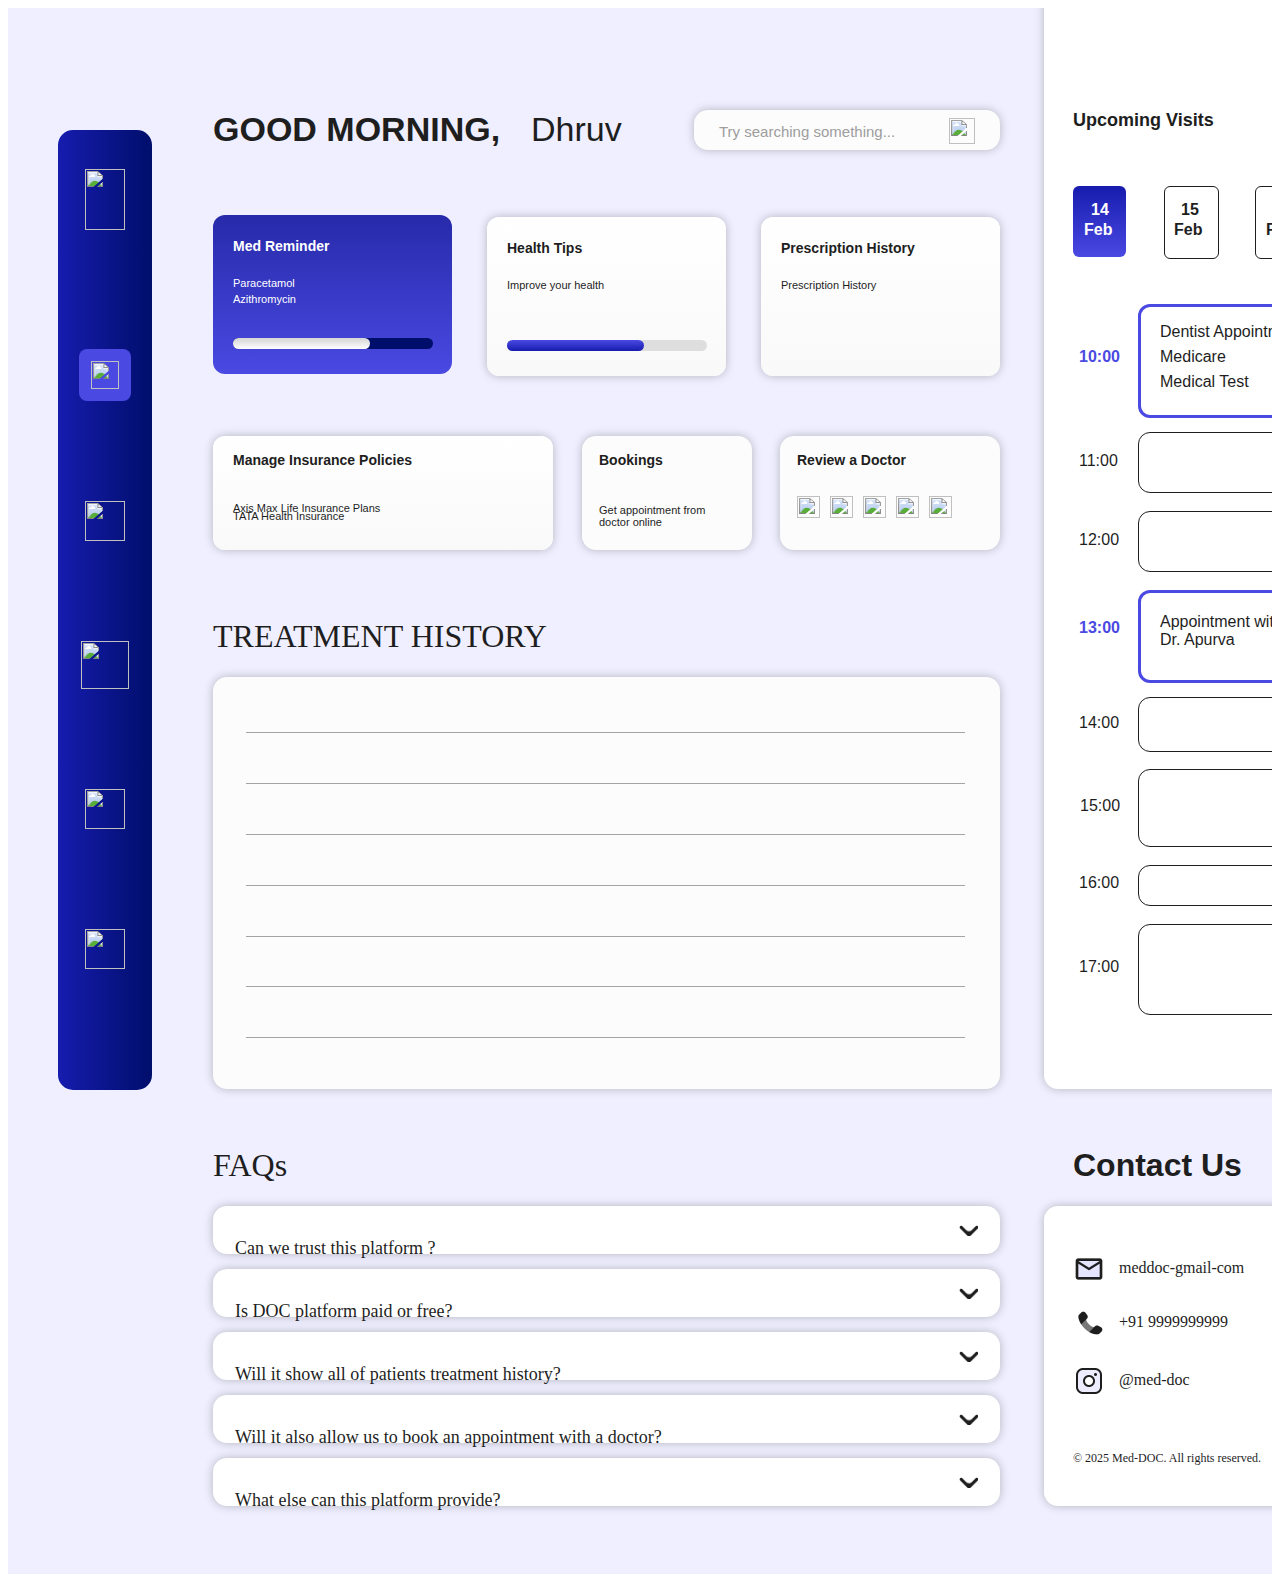
==== index.html @ 07e6cb0f "added contact us and faqs + few apperance changes" ====
<!DOCTYPE html>
<html>
    <head>
        <meta charset="utf-8" />
        <link rel="stylesheet" href="globals.css" />
        <link rel="stylesheet" href="style.css" />
    </head>
    <body>
        <div class="main-desktop-page">
            <div class="group-wrapper">
                <div class="group">
                    <div class="overlap">
                        <div class="rectangle"></div>
                        <div class="bottom-part">
                            <div class="div">
                                <div class="text-wrapper">FAQs</div>
                                <div class="frame-wrapper">
                                    <div class="frame">
                                        <p class="p">Can we trust this platform ?</p>
                                        <img class="arrow-downwards" src="img/arrow-downwards.png" />
                                    </div>
                                </div>
                                <div class="div-wrapper">
                                    <div class="frame">
                                        <p class="p">Is DOC platform paid or free?</p>
                                        <img class="arrow-downwards" src="img/arrow-downwards.png" />
                                    </div>
                                </div>
                                <div class="group-2">
                                    <div class="frame">
                                        <p class="text-wrapper-2">Will it show all of patients treatment history?</p>
                                        <img class="arrow-downwards" src="img/arrow-downwards.png" />
                                    </div>
                                </div>
                                <div class="group-3">
                                    <div class="frame">
                                        <p class="text-wrapper-3">Will it also allow us to book an appointment with a doctor?</p>
                                        <img class="arrow-downwards" src="img/arrow-downwards.png" />
                                    </div>
                                </div>
                                <div class="group-4">
                                    <div class="frame">
                                        <p class="text-wrapper-2">What else can this platform provide?</p>
                                        <img class="arrow-downwards" src="img/arrow-downwards.png" />
                                    </div>
                                </div>
                            </div>
                            <div class="contact-us">
                                <div class="text-wrapper-4">Contact Us</div>
                                <div class="bottom-right-part-wrapper">
                                    <div class="bottom-right-part">
                                        <p class="text-wrapper-5">© 2025 Med-DOC. All rights reserved.</p>
                                        <div class="email">
                                            <div class="meddoc-gmail-com">meddoc-gmail-com</div>
                                            <img class="img" src="img/ic_twotone-email.png" />
                                        </div>
                                        <div class="phone">
                                            <div class="text-wrapper-6">+91 9999999999</div>
                                            <img class="img" src="img/solar_phone-bold-duotone.png" />
                                        </div>
                                        <div class="instagram">
                                            <div class="text-wrapper-7">@med-doc</div>
                                            <img class="img" src="img/ph_instagram-logo-duotone.png" />
                                        </div>
                                    </div>
                                </div>
                            </div>
                        </div>
                        <div class="group-5"></div>
                        <div class="group-6">
                            <div class="group-7">
                                <div class="group-8">
                                    <div class="text-wrapper-8">Upcoming Visits</div>
                                    <div class="text-wrapper-9">+ Create visit</div>
                                </div>
                                <div class="frame-2">
                                    <div class="overlap-group">
                                        <div class="text-wrapper-10">14</div>
                                        <div class="text-wrapper-11">Feb</div>
                                    </div>
                                    <div class="overlap-2">
                                        <div class="text-wrapper-12">15</div>
                                        <div class="text-wrapper-13">Feb</div>
                                    </div>
                                    <div class="overlap-3">
                                        <div class="overlap-4">
                                            <div class="text-wrapper-14">16</div>
                                            <div class="text-wrapper-14">16</div>
                                        </div>
                                        <div class="text-wrapper-15">Feb</div>
                                    </div>
                                    <div class="overlap-group-2">
                                        <div class="text-wrapper-16">17</div>
                                        <div class="text-wrapper-15">Feb</div>
                                    </div>
                                </div>
                            </div>
                            <div class="group-9">
                                <div class="rectangle-2"></div>
                                <div class="text-wrapper-17">11:00</div>
                            </div>
                            <div class="group-10">
                                <div class="rectangle-2"></div>
                                <div class="text-wrapper-18">12:00</div>
                            </div>
                            <div class="group-11">
                                <div class="rectangle-3"></div>
                                <div class="text-wrapper-19">14:00</div>
                            </div>
                            <div class="group-12">
                                <div class="rectangle-4"></div>
                                <div class="text-wrapper-20">15:00</div>
                            </div>
                            <div class="group-13">
                                <div class="rectangle-5"></div>
                                <div class="text-wrapper-21">16:00</div>
                            </div>
                            <div class="group-14">
                                <div class="rectangle-6"></div>
                                <div class="text-wrapper-22">17:00</div>
                            </div>
                            <div class="group-15">
                                <div class="appointment-with-dr-wrapper">
                                    <div class="appointment-with-dr">Appointment with<br />Dr. Apurva</div>
                                </div>
                                <div class="text-wrapper-23">13:00</div>
                            </div>
                            <div class="group-16">
                                <div class="overlap-5">
                                    <div class="text-wrapper-24">Dentist Appointment</div>
                                    <div class="text-wrapper-25">Medical Test</div>
                                    <div class="text-wrapper-26">Medicare</div>
                                </div>
                                <div class="text-wrapper-27">10:00</div>
                            </div>
                        </div>
                        <div class="group-17">
                            <div class="overlap-group-wrapper">
                                <div class="overlap-group-3">
                                    <div class="rectangle-7"></div>
                                    <div class="group-18">
                                        <div class="frame-3">
                                            <div class="rectangle-8"></div>
                                            <img class="img-2" src="img/solar_calendar-bold.png" />
                                            <img class="ic-round-supervisor" src="img/ic_round-supervisor-account.png" />
                                            <img class="img-2" src="img/ri_notification-fill.svg" />
                                            <img class="img-2" src="img/ri_settings-fill.png" />
                                            <img class="home" src="img/home.png" />
                                        </div>
                                        <img class="logo" src="img/logo.png" />
                                    </div>
                                </div>
                            </div>
                            <div class="group-19">
                                <div class="group-20">
                                    <div class="text-wrapper-28">TREATMENT HISTORY</div>
                                    <div class="group-21">
                                        <img class="line" src="img/Line 1.png" />
                                        <img class="line-2" src="img/Line 1.png" />
                                        <img class="line-3" src="img/Line 1.png" />
                                        <img class="line-4" src="img/Line 1.png" />
                                        <img class="line-5" src="img/Line 1.png" />
                                        <img class="line-6" src="img/Line 1.png" />
                                        <img class="line-7" src="img/Line 1.png" />
                                    </div>
                                </div>
                                <div class="group-22">
                                    <div class="group-23">
                                        <div class="group-24">
                                            <div class="text-wrapper-29">GOOD MORNING,</div>
                                            <div class="text-wrapper-30">Dhruv</div>
                                        </div>
                                        <div class="group-25">
                                            <div class="frame-4">
                                                <div class="overlap-group-4">
                                                    <div class="frame-5">
                                                        <div class="text-wrapper-31">Try searching something...</div>
                                                        <img class="iconamoon-search" src="img/iconamoon_search-duotone.png" />
                                                    </div>
                                                </div>
                                            </div>
                                        </div>
                                    </div>
                                    <div class="group-26">
                                        <div class="overlap-wrapper">
                                            <div class="overlap-6">
                                                <div class="group-27">
                                                    <div class="overlap-7">
                                                        <div class="group-27">
                                                            <div class="overlap-group-5">
                                                                <div class="rectangle-wrapper"><div class="rectangle-9"></div></div>
                                                                <div class="rectangle-10"></div>
                                                            </div>
                                                        </div>
                                                        <img class="vector" src="img/vector-8.png" />
                                                    </div>
                                                </div>
                                                <div class="text-wrapper-32">Health Tips</div>
                                                <div class="text-wrapper-33">Improve your health</div>
                                            </div>
                                        </div>
                                        <div class="group-27">
                                            <div class="overlap-8">
                                                <div class="group-28">
                                                    <div class="overlap-group-6">
                                                        <div class="overlap-9"><div class="rectangle-11"></div></div>
                                                        <div class="text-wrapper-34">Med Reminder</div>
                                                        <div class="text-wrapper-35">Paracetamol</div>
                                                        <div class="text-wrapper-36">Azithromycin</div>
                                                    </div>
                                                </div>
                                                <img class="vector" src="img/vector.png" />
                                            </div>
                                        </div>
                                        <div class="group-29">
                                            <div class="overlap-10">
                                                <div class="group-30">
                                                    <div class="overlap-group-7">
                                                        <div class="text-wrapper-37">Prescription History</div>
                                                        <div class="text-wrapper-38">Prescription History</div>
                                                    </div>
                                                </div>
                                                <img class="vector-2" src="img/vector-8.png" />
                                            </div>
                                        </div>
                                        <div class="group-31">
                                            <div class="overlap-11">
                                                <div class="group-32">
                                                    <div class="overlap-group-8">
                                                        <div class="text-wrapper-39">Review a Doctor</div>
                                                        <img class="vector-3" src="img/vector-9.png" />
                                                    </div>
                                                </div>
                                                <img class="vector-4" src="img/vector-star.png" />
                                                <img class="vector-5" src="img/vector-star.png" />
                                                <img class="vector-6" src="img/vector-star.png" />
                                                <img class="vector-7" src="img/vector-star.png" />
                                                <img class="vector-8" src="img/vector-star.png" />
                                            </div>
                                        </div>
                                        <div class="group-33">
                                            <div class="overlap-12">
                                                <img class="vector-9" src="img/vector-9.png" />
                                                <div class="text-wrapper-40">Bookings</div>
                                                <p class="text-wrapper-41">Get appointment from doctor online</p>
                                            </div>
                                        </div>
                                        <div class="group-34">
                                            <div class="overlap-13">
                                                <div class="text-wrapper-42">Manage Insurance Policies</div>
                                                <div class="group-35">
                                                    <p class="text-wrapper-43">Axis Max Life Insurance Plans</p>
                                                    <div class="text-wrapper-44">TATA Health Insurance</div>
                                                </div>
                                                <img class="vector-10" src="img/vector-9.png" />
                                            </div>
                                        </div>
                                    </div>
                                </div>
                            </div>
                        </div>
                    </div>
                </div>
            </div>
        </div>
    </body>
</html>
---- style.css ----
.main-desktop-page {
    background-color: #ffffff;
    display: flex;
    flex-direction: row;
    justify-content: center;
    width: 100%;
}

.main-desktop-page .group-wrapper {
    background-color: #ffffff;
    overflow: hidden;
    width: 1440px;
    height: 1566px;
}

.main-desktop-page .group {
    position: relative;
    width: 1467px;
    height: 1623px;
    top: -36px;
}

.main-desktop-page .overlap {
    position: relative;
    height: 1623px;
}

.main-desktop-page .rectangle {
    position: absolute;
    width: 1440px;
    height: 1601px;
    top: 22px;
    left: 0;
    background-color: #efefff;
}

.main-desktop-page .bottom-part {
    position: absolute;
    width: 1251px;
    height: 359px;
    top: 1175px;
    left: 205px;
}

.main-desktop-page .div {
    position: absolute;
    width: 789px;
    height: 359px;
    top: 0;
    left: 0;
}

.main-desktop-page .text-wrapper {
    position: absolute;
    top: 0;
    left: 0;
    /* font-family: Montserrat-Medium; */
    font-family: Montserrat-Medium;
    font-weight: 500;
    color: #1e1e1e;
    font-size: 32px;
    letter-spacing: 0;
    line-height: normal;
}

.main-desktop-page .frame-wrapper {
    position: absolute;
    width: 787px;
    height: 48px;
    top: 59px;
    left: 0;
}

.main-desktop-page .frame {
    position: relative;
    height: 48px;
    background-color: #ffffff;
    border-radius: 14px;
    box-shadow: 0px 0px 10px #00000040;
}

.main-desktop-page .p {
    position: absolute;
    width: 268px;
    top: 14px;
    left: 22px;
    font-family: Montserrat-Medium;
    font-weight: 500;
    /* color: #1e1e1e; */
    color: #1e1e1e;
    font-size: 18px;
    letter-spacing: 0;
    line-height: normal;
    white-space: nowrap;
}

.main-desktop-page .arrow-downwards {
    position: absolute;
    width: 19px;
    height: 11px;
    top: 19px;
    left: 746px;
}

.main-desktop-page .div-wrapper {
    position: absolute;
    width: 787px;
    height: 48px;
    top: 122px;
    left: 0;
}

.main-desktop-page .group-2 {
    position: absolute;
    width: 787px;
    height: 48px;
    top: 185px;
    left: 0;
}

.main-desktop-page .text-wrapper-2 {
    position: absolute;
    width: 436px;
    top: 14px;
    left: 22px;
    font-family: Montserrat-Medium;
    font-weight: 500;
    color: #1e1e1e;
    font-size: 18px;
    letter-spacing: 0;
    line-height: normal;
    white-space: nowrap;
}

.main-desktop-page .group-3 {
    position: absolute;
    width: 787px;
    height: 48px;
    top: 248px;
    left: 0;
}

.main-desktop-page .text-wrapper-3 {
    position: absolute;
    width: 552px;
    top: 14px;
    left: 22px;
    font-family: Montserrat-Medium;
    font-weight: 500;
    color: #1e1e1e;
    font-size: 18px;
    letter-spacing: 0;
    line-height: normal;
    white-space: nowrap;
}

.main-desktop-page .group-4 {
    position: absolute;
    width: 787px;
    height: 48px;
    top: 311px;
    left: 0;
}

.main-desktop-page .contact-us {
    position: absolute;
    width: 422px;
    height: 359px;
    top: 0;
    left: 831px;
}

.main-desktop-page .text-wrapper-4 {
    position: absolute;
    top: 0;
    left: 29px;
    font-family: "Montserrat-SemiBold", Helvetica;
    font-weight: 600;
    color: #1e1e1e;
    font-size: 32px;
    letter-spacing: 0;
    line-height: normal;
}

.main-desktop-page .bottom-right-part-wrapper {
    position: absolute;
    width: 420px;
    height: 300px;
    top: 59px;
    left: 0;
    background-color: #ffffff;
    border-radius: 14px;
    box-shadow: 0px 0px 10px #00000040;
}

.main-desktop-page .bottom-right-part {
    position: relative;
    width: 316px;
    height: 205px;
    top: 47px;
    left: 29px;
}

.main-desktop-page .text-wrapper-5 {
    position: absolute;
    width: 296px;
    top: 186px;
    left: 0;
    font-family: Montserrat-Medium;
    font-weight: 500;
    color: #1e1e1e;
    font-size: 12px;
    letter-spacing: 0;
    line-height: normal;
}

.main-desktop-page .email {
    position: absolute;
    width: 316px;
    height: 32px;
    top: 0;
    left: 0;
}

.main-desktop-page .meddoc-gmail-com {
    position: absolute;
    width: 268px;
    top: 6px;
    left: 46px;
    font-family: Montserrat-Medium;
    font-weight: 500;
    color: #1e1e1e;
    font-size: 16px;
    letter-spacing: 0;
    line-height: normal;
    white-space: nowrap;
    background: transparent;
    border: none;
    padding: 0;
}

.main-desktop-page .img {
    position: absolute;
    width: 32px;
    height: 32px;
    top: 0;
    left: 0;
}

.main-desktop-page .phone {
    position: absolute;
    width: 316px;
    height: 32px;
    top: 56px;
    left: 0;
}

.main-desktop-page .text-wrapper-6 {
    position: absolute;
    width: 268px;
    top: 4px;
    left: 46px;
    font-family: Montserrat-Medium;
    font-weight: 500;
    color: #1e1e1e;
    font-size: 16px;
    letter-spacing: 0;
    line-height: normal;
    white-space: nowrap;
}

.main-desktop-page .instagram {
    position: absolute;
    width: 316px;
    height: 32px;
    top: 112px;
    left: 0;
}

.main-desktop-page .text-wrapper-7 {
    width: 268px;
    top: 6px;
    left: 46px;
    font-family: Montserrat-Medium;
    font-weight: 500;
    color: #1e1e1e;
    font-size: 16px;
    white-space: nowrap;
    position: absolute;
    letter-spacing: 0;
    line-height: normal;
}

.main-desktop-page .group-5 {
    position: absolute;
    width: 431px;
    height: 1117px;
    top: 0;
    left: 1036px;
    background-color: #ffffff;
    border-radius: 14px;
    box-shadow: 0px 0px 10px #00000040;
}

.main-desktop-page .group-6 {
    position: absolute;
    width: 325px;
    height: 903px;
    top: 138px;
    left: 1065px;
}

.main-desktop-page .group-7 {
    position: absolute;
    width: 325px;
    height: 150px;
    top: 0;
    left: 0;
}

.main-desktop-page .group-8 {
    position: absolute;
    width: 329px;
    height: 23px;
    top: 0;
    left: 0;
}

.main-desktop-page .text-wrapper-8 {
    position: absolute;
    width: 158px;
    top: 0;
    left: 0;
    font-family: "Montserrat-ExtraBold", Helvetica;
    font-weight: 800;
    color: #1e1e1e;
    font-size: 18px;
    letter-spacing: 0;
    line-height: normal;
}

.main-desktop-page .text-wrapper-9 {
    position: absolute;
    width: 120px;
    top: 0;
    left: 205px;
    background: linear-gradient(
        180deg,
        rgb(39, 42, 170) 0%,
        rgb(74, 73, 226) 100%
    );
    -webkit-background-clip: text !important;
    background-clip: text;
    -webkit-text-fill-color: transparent;
    /* text-fill-color: transparent; */
    font-family: "Montserrat-SemiBold", Helvetica;
    font-weight: 600;
    color: transparent;
    font-size: 18px;
    letter-spacing: 0;
    line-height: normal;
}

.main-desktop-page .frame-2 {
    position: absolute;
    width: 325px;
    height: 74px;
    top: 76px;
    left: 0;
}

.main-desktop-page .overlap-group {
    position: absolute;
    width: 53px;
    height: 71px;
    top: 0;
    left: 0;
    border-radius: 6px;
    background: linear-gradient(
        180deg,
        rgb(22.24, 27.8, 174.21) 0%,
        rgb(74, 73, 226) 100%
    );
}

.main-desktop-page .text-wrapper-10 {
    top: 15px;
    left: 18px;
    color: #ffffff;
    position: absolute;
    font-family: "Montserrat-Bold", Helvetica;
    font-weight: 700;
    font-size: 16px;
    letter-spacing: 0;
    line-height: normal;
}

.main-desktop-page .text-wrapper-11 {
    position: absolute;
    top: 35px;
    left: 11px;
    font-family: "Montserrat-Bold", Helvetica;
    font-weight: 700;
    color: #ffffff;
    font-size: 16px;
    letter-spacing: 0;
    line-height: normal;
}

.main-desktop-page .overlap-2 {
    position: absolute;
    width: 53px;
    height: 71px;
    top: 0;
    left: 91px;
    background-color: #ffffff;
    border-radius: 6px;
    border: 1px solid;
    border-color: #1e1e1e;
}

.main-desktop-page .text-wrapper-12 {
    top: 14px;
    left: 16px;
    color: #1e1e1e;
    position: absolute;
    font-family: "Montserrat-Bold", Helvetica;
    font-weight: 700;
    font-size: 16px;
    letter-spacing: 0;
    line-height: normal;
}

.main-desktop-page .text-wrapper-13 {
    left: 9px;
    position: absolute;
    top: 34px;
    font-family: "Montserrat-Bold", Helvetica;
    font-weight: 700;
    color: #1e1e1e;
    font-size: 16px;
    letter-spacing: 0;
    line-height: normal;
}

.main-desktop-page .overlap-3 {
    position: absolute;
    width: 53px;
    height: 71px;
    top: 0;
    left: 182px;
    background-color: #ffffff;
    border-radius: 6px;
    border: 1px solid;
    border-color: #1e1e1e;
}

.main-desktop-page .overlap-4 {
    position: absolute;
    width: 17px;
    height: 20px;
    top: 15px;
    left: 18px;
}

.main-desktop-page .text-wrapper-14 {
    position: absolute;
    top: 0;
    left: 0;
    font-family: "Montserrat-Bold", Helvetica;
    font-weight: 700;
    color: #1e1e1e;
    font-size: 16px;
    letter-spacing: 0;
    line-height: normal;
}

.main-desktop-page .text-wrapper-15 {
    left: 10px;
    position: absolute;
    top: 34px;
    font-family: "Montserrat-Bold", Helvetica;
    font-weight: 700;
    color: #1e1e1e;
    font-size: 16px;
    letter-spacing: 0;
    line-height: normal;
}

.main-desktop-page .overlap-group-2 {
    position: absolute;
    width: 53px;
    height: 71px;
    top: 0;
    left: 272px;
    background-color: #ffffff;
    border-radius: 6px;
    border: 1px solid;
    border-color: #1e1e1e;
}

.main-desktop-page .text-wrapper-16 {
    top: 14px;
    left: 17px;
    color: #1e1e1e;
    position: absolute;
    font-family: "Montserrat-Bold", Helvetica;
    font-weight: 700;
    font-size: 16px;
    letter-spacing: 0;
    line-height: normal;
}

.main-desktop-page .group-9 {
    position: absolute;
    width: 321px;
    height: 59px;
    top: 322px;
    left: 6px;
}

.main-desktop-page .rectangle-2 {
    position: absolute;
    width: 260px;
    height: 59px;
    top: 0;
    left: 59px;
    border-radius: 12px;
    border: 1px solid;
    border-color: #1e1e1e;
}

.main-desktop-page .text-wrapper-17 {
    width: 37px;
    top: 20px;
    font-family: "Montserrat-Regular", Helvetica;
    font-weight: 400;
    color: #1e1e1e;
    position: absolute;
    left: 0;
    font-size: 16px;
    letter-spacing: 0;
    line-height: normal;
}

.main-desktop-page .group-10 {
    position: absolute;
    width: 321px;
    height: 59px;
    top: 401px;
    left: 6px;
}

.main-desktop-page .text-wrapper-18 {
    width: 40px;
    top: 20px;
    font-family: "Montserrat-Regular", Helvetica;
    font-weight: 400;
    color: #1e1e1e;
    position: absolute;
    left: 0;
    font-size: 16px;
    letter-spacing: 0;
    line-height: normal;
}

.main-desktop-page .group-11 {
    position: absolute;
    width: 321px;
    height: 53px;
    top: 587px;
    left: 6px;
}

.main-desktop-page .rectangle-3 {
    position: absolute;
    width: 260px;
    height: 53px;
    top: 0;
    left: 59px;
    border-radius: 12px;
    border: 1px solid;
    border-color: #1e1e1e;
}

.main-desktop-page .text-wrapper-19 {
    width: 42px;
    top: 17px;
    font-family: "Montserrat-Regular", Helvetica;
    font-weight: 400;
    color: #1e1e1e;
    position: absolute;
    left: 0;
    font-size: 16px;
    letter-spacing: 0;
    line-height: normal;
}

.main-desktop-page .group-12 {
    position: absolute;
    width: 320px;
    height: 76px;
    top: 659px;
    left: 7px;
}

.main-desktop-page .rectangle-4 {
    position: absolute;
    width: 260px;
    height: 76px;
    top: 0;
    left: 58px;
    border-radius: 12px;
    border: 1px solid;
    border-color: #1e1e1e;
}

.main-desktop-page .text-wrapper-20 {
    width: 40px;
    top: 28px;
    font-family: "Montserrat-Regular", Helvetica;
    font-weight: 400;
    color: #1e1e1e;
    position: absolute;
    left: 0;
    font-size: 16px;
    letter-spacing: 0;
    line-height: normal;
}

.main-desktop-page .group-13 {
    position: absolute;
    width: 321px;
    height: 39px;
    top: 755px;
    left: 6px;
}

.main-desktop-page .rectangle-5 {
    position: absolute;
    width: 260px;
    height: 39px;
    top: 0;
    left: 59px;
    border-radius: 12px;
    border: 1px solid;
    border-color: #1e1e1e;
}

.main-desktop-page .text-wrapper-21 {
    width: 41px;
    top: 9px;
    font-family: "Montserrat-Regular", Helvetica;
    font-weight: 400;
    color: #1e1e1e;
    position: absolute;
    left: 0;
    font-size: 16px;
    letter-spacing: 0;
    line-height: normal;
}

.main-desktop-page .group-14 {
    position: absolute;
    width: 321px;
    height: 89px;
    top: 814px;
    left: 6px;
}

.main-desktop-page .rectangle-6 {
    position: absolute;
    width: 260px;
    height: 89px;
    top: 0;
    left: 59px;
    border-radius: 12px;
    border: 1px solid;
    border-color: #1e1e1e;
}

.main-desktop-page .text-wrapper-22 {
    width: 40px;
    top: 34px;
    font-family: "Montserrat-Regular", Helvetica;
    font-weight: 400;
    color: #1e1e1e;
    position: absolute;
    left: 0;
    font-size: 16px;
    letter-spacing: 0;
    line-height: normal;
}

.main-desktop-page .group-15 {
    position: absolute;
    width: 323px;
    height: 87px;
    top: 480px;
    left: 6px;
}

.main-desktop-page .appointment-with-dr-wrapper {
    position: absolute;
    width: 260px;
    height: 87px;
    top: 0;
    left: 59px;
    border-radius: 12px;
    border: 3px solid;
    border-color: #4a49e2;
}

.main-desktop-page .appointment-with-dr {
    position: absolute;
    width: 149px;
    top: 20px;
    left: 19px;
    font-family: "Montserrat-Regular", Helvetica;
    font-weight: 400;
    color: #1e1e1e;
    font-size: 16px;
    letter-spacing: 0;
    line-height: normal;
}

.main-desktop-page .text-wrapper-23 {
    width: 42px;
    top: 29px;
    font-family: "Montserrat-Bold", Helvetica;
    font-weight: 700;
    color: #4a49e2;
    position: absolute;
    left: 0;
    font-size: 16px;
    letter-spacing: 0;
    line-height: normal;
}

.main-desktop-page .group-16 {
    position: absolute;
    width: 327px;
    height: 108px;
    top: 194px;
    left: 6px;
}

.main-desktop-page .overlap-5 {
    position: absolute;
    width: 260px;
    height: 108px;
    top: 0;
    left: 59px;
    border-radius: 12px;
    border: 3px solid;
    border-color: #4a49e2;
}

.main-desktop-page .text-wrapper-24 {
    position: absolute;
    width: 172px;
    top: 16px;
    left: 19px;
    font-family: "Montserrat-Regular", Helvetica;
    font-weight: 400;
    color: #1e1e1e;
    font-size: 16px;
    letter-spacing: 0;
    line-height: normal;
}

.main-desktop-page .text-wrapper-25 {
    position: absolute;
    width: 100px;
    top: 66px;
    left: 19px;
    font-family: "Montserrat-Regular", Helvetica;
    font-weight: 400;
    color: #1e1e1e;
    font-size: 16px;
    letter-spacing: 0;
    line-height: normal;
}

.main-desktop-page .text-wrapper-26 {
    position: absolute;
    width: 75px;
    top: 41px;
    left: 19px;
    font-family: "Montserrat-Regular", Helvetica;
    font-weight: 400;
    color: #1e1e1e;
    font-size: 16px;
    letter-spacing: 0;
    line-height: normal;
}

.main-desktop-page .text-wrapper-27 {
    width: 44px;
    top: 44px;
    font-family: "Montserrat-Bold", Helvetica;
    font-weight: 700;
    color: #4a49e2;
    position: absolute;
    left: 0;
    font-size: 16px;
    letter-spacing: 0;
    line-height: normal;
}

.main-desktop-page .group-17 {
    position: absolute;
    width: 942px;
    height: 979px;
    top: 138px;
    left: 50px;
}

.main-desktop-page .overlap-group-wrapper {
    position: absolute;
    width: 94px;
    height: 960px;
    top: 20px;
    left: 0;
}

.main-desktop-page .overlap-group-3 {
    position: relative;
    height: 960px;
}

.main-desktop-page .rectangle-7 {
    position: absolute;
    width: 960px;
    height: 94px;
    top: 433px;
    left: -433px;
    border-radius: 15px;
    transform: rotate(90deg);
    background: linear-gradient(
        180deg,
        rgb(0, 14.15, 107.15) 0%,
        rgb(22.24, 27.8, 174.21) 100%
    );
}

.main-desktop-page .group-18 {
    position: absolute;
    width: 52px;
    height: 800px;
    top: 39px;
    left: 21px;
}

.main-desktop-page .frame-3 {
    display: flex;
    flex-direction: column;
    width: 52px;
    align-items: center;
    gap: 100px;
    position: absolute;
    top: 180px;
    left: 0;
}

.main-desktop-page .rectangle-8 {
    position: relative;
    align-self: stretch;
    width: 100%;
    height: 52px;
    background-color: #4a49e2;
    border-radius: 8px;
}

.main-desktop-page .img-2 {
    position: relative;
    width: 40px;
    height: 40px;
}

.main-desktop-page .ic-round-supervisor {
    position: relative;
    width: 48px;
    height: 48px;
}

.main-desktop-page .home {
    position: absolute;
    width: 28px;
    height: 28px;
    top: 12px;
    left: 12px;
}

.main-desktop-page .logo {
    position: absolute;
    width: 40px;
    height: 61px;
    top: 0;
    left: 6px;
}

.main-desktop-page .group-19 {
    position: absolute;
    width: 787px;
    height: 979px;
    top: 0;
    left: 155px;
}

.main-desktop-page .group-20 {
    position: absolute;
    width: 789px;
    height: 471px;
    top: 508px;
    left: 0;
}

.main-desktop-page .text-wrapper-28 {
    position: absolute;
    width: 355px;
    top: 0;
    left: 0;
    font-family: Montserrat-Medium;
    font-weight: 500;
    color: #1e1e1e;
    font-size: 32px;
    letter-spacing: 0;
    line-height: normal;
}

.main-desktop-page .group-21 {
    position: absolute;
    width: 787px;
    height: 412px;
    top: 59px;
    left: 0;
    background-color: #fcfcfc;
    border-radius: 14px;
    box-shadow: 0px 0px 10px #00000040;
}

.main-desktop-page .line {
    top: 55px;
    position: absolute;
    width: 719px;
    height: 1px;
    left: 33px;
    object-fit: cover;
}

.main-desktop-page .line-2 {
    top: 106px;
    position: absolute;
    width: 719px;
    height: 1px;
    left: 33px;
    object-fit: cover;
}

.main-desktop-page .line-3 {
    top: 157px;
    position: absolute;
    width: 719px;
    height: 1px;
    left: 33px;
    object-fit: cover;
}

.main-desktop-page .line-4 {
    top: 208px;
    position: absolute;
    width: 719px;
    height: 1px;
    left: 33px;
    object-fit: cover;
}

.main-desktop-page .line-5 {
    top: 259px;
    position: absolute;
    width: 719px;
    height: 1px;
    left: 33px;
    object-fit: cover;
}

.main-desktop-page .line-6 {
    top: 309px;
    position: absolute;
    width: 719px;
    height: 1px;
    left: 33px;
    object-fit: cover;
}

.main-desktop-page .line-7 {
    top: 360px;
    position: absolute;
    width: 719px;
    height: 1px;
    left: 33px;
    object-fit: cover;
}

.main-desktop-page .group-22 {
    position: absolute;
    width: 787px;
    height: 440px;
    top: 0;
    left: 0;
}

.main-desktop-page .group-23 {
    position: absolute;
    width: 787px;
    height: 43px;
    top: 0;
    left: 0;
}

.main-desktop-page .group-24 {
    position: absolute;
    width: 428px;
    height: 43px;
    top: 0;
    left: 0;
}

.main-desktop-page .text-wrapper-29 {
    position: absolute;
    width: 308px;
    top: 0;
    left: 0;
    font-family: "Montserrat-SemiBold", Helvetica;
    font-weight: 600;
    color: #1e1e1e;
    font-size: 34px;
    letter-spacing: 0;
    line-height: normal;
}

.main-desktop-page .text-wrapper-30 {
    position: absolute;
    width: 106px;
    top: 0;
    left: 318px;
    font-family: "Montserrat-Regular", Helvetica;
    font-weight: 400;
    color: #1e1e1e;
    font-size: 34px;
    letter-spacing: 0;
    line-height: normal;
}

.main-desktop-page .group-25 {
    position: absolute;
    width: 306px;
    height: 42px;
    top: 0;
    left: 481px;
}

.main-desktop-page .frame-4 {
    height: 42px;
}

.main-desktop-page .overlap-group-4 {
    width: 306px;
    height: 40px;
    background-color: #fcfcfc;
    border-radius: 14px;
    box-shadow: 0px 0px 10px #00000040;
}

.main-desktop-page .frame-5 {
    position: relative;
    width: 256px;
    height: 26px;
    top: 8px;
    left: 25px;
}

.main-desktop-page .text-wrapper-31 {
    position: absolute;
    width: 197px;
    top: 5px;
    left: 0;
    font-family: "Montserrat-Regular", Helvetica;
    font-weight: 400;
    color: #9d9d9d;
    font-size: 15px;
    letter-spacing: 0;
    line-height: normal;
    white-space: nowrap;
}

.main-desktop-page .iconamoon-search {
    position: absolute;
    width: 26px;
    height: 26px;
    top: 0;
    left: 230px;
}

.main-desktop-page .group-26 {
    position: absolute;
    width: 787px;
    height: 335px;
    top: 105px;
    left: 0;
}

.main-desktop-page .overlap-wrapper {
    position: absolute;
    width: 243px;
    height: 159px;
    top: 2px;
    left: 274px;
}

.main-desktop-page .overlap-6 {
    position: relative;
    width: 239px;
    height: 159px;
}

.main-desktop-page .group-27 {
    position: absolute;
    width: 239px;
    height: 159px;
    top: 0;
    left: 0;
}

.main-desktop-page .overlap-7 {
    position: relative;
    height: 159px;
}

.main-desktop-page .overlap-group-5 {
    position: relative;
    height: 159px;
    border-radius: 12px;
}

.main-desktop-page .rectangle-wrapper {
    position: absolute;
    width: 239px;
    height: 159px;
    top: 0;
    left: 0;
    border-radius: 12px;
    box-shadow: 0px 0px 10px #00000040;
    background: linear-gradient(
        180deg,
        rgb(255, 255, 255) 0%,
        rgb(249.1, 249.1, 249.1) 100%
    );
}

.main-desktop-page .rectangle-9 {
    position: relative;
    width: 200px;
    height: 11px;
    top: 123px;
    left: 20px;
    background-color: #dedede;
    border-radius: 16px;
}

.main-desktop-page .rectangle-10 {
    position: absolute;
    width: 137px;
    height: 11px;
    top: 123px;
    left: 20px;
    border-radius: 16px;
    background: linear-gradient(
        180deg,
        rgb(74, 73, 226) 0%,
        rgb(22.24, 27.8, 174.21) 100%
    );
}

.main-desktop-page .vector {
    position: absolute;
    width: 8px;
    height: 13px;
    top: 27px;
    left: 212px;
}

.main-desktop-page .text-wrapper-32 {
    position: absolute;
    width: 84px;
    top: 23px;
    left: 20px;
    font-family: "Montserrat-SemiBold", Helvetica;
    font-weight: 600;
    color: #1e1e1e;
    font-size: 14px;
    letter-spacing: 0;
    line-height: normal;
}

.main-desktop-page .text-wrapper-33 {
    position: absolute;
    width: 114px;
    top: 62px;
    left: 20px;
    font-family: "Montserrat-Regular", Helvetica;
    font-weight: 400;
    color: #1e1e1e;
    font-size: 11px;
    letter-spacing: 0;
    line-height: normal;
}

.main-desktop-page .overlap-8 {
    position: relative;
    width: 245px;
    height: 159px;
}

.main-desktop-page .group-28 {
    position: absolute;
    width: 245px;
    height: 159px;
    top: 0;
    left: 0;
}

.main-desktop-page .overlap-group-6 {
    position: relative;
    width: 239px;
    height: 159px;
    border-radius: 12px;
    background: linear-gradient(
        180deg,
        rgb(39, 42, 170) 0%,
        rgb(74, 73, 226) 100%
    );
}

.main-desktop-page .overlap-9 {
    position: absolute;
    width: 200px;
    height: 11px;
    top: 123px;
    left: 20px;
    background-color: #000e6b;
    border-radius: 16px;
}

.main-desktop-page .rectangle-11 {
    width: 137px;
    height: 11px;
    border-radius: 16px;
    background: linear-gradient(
        180deg,
        rgb(213.4, 212.41, 212.41) 0%,
        rgb(255, 255, 255) 100%
    );
}

.main-desktop-page .text-wrapper-34 {
    width: 110px;
    top: 23px;
    left: 20px;
    font-family: "Montserrat-SemiBold", Helvetica;
    font-weight: 600;
    color: #ffffff;
    font-size: 14px;
    position: absolute;
    letter-spacing: 0;
    line-height: normal;
}

.main-desktop-page .text-wrapper-35 {
    position: absolute;
    width: 71px;
    top: 62px;
    left: 20px;
    font-family: "Montserrat-Regular", Helvetica;
    font-weight: 400;
    color: #ffffff;
    font-size: 11px;
    letter-spacing: 0;
    line-height: normal;
}

.main-desktop-page .text-wrapper-36 {
    position: absolute;
    width: 75px;
    top: 78px;
    left: 20px;
    font-family: "Montserrat-Regular", Helvetica;
    font-weight: 400;
    color: #ffffff;
    font-size: 11px;
    letter-spacing: 0;
    line-height: normal;
}

.main-desktop-page .group-29 {
    position: absolute;
    width: 239px;
    height: 159px;
    top: 2px;
    left: 548px;
}

.main-desktop-page .overlap-10 {
    position: relative;
    width: 243px;
    height: 159px;
}

.main-desktop-page .group-30 {
    position: absolute;
    width: 243px;
    height: 159px;
    top: 0;
    left: 0;
}

.main-desktop-page .overlap-group-7 {
    position: relative;
    width: 239px;
    height: 159px;
    border-radius: 12px;
    box-shadow: 0px 0px 10px #00000040;
    background: linear-gradient(
        180deg,
        rgb(255, 255, 255) 0%,
        rgb(249.1, 249.1, 249.1) 100%
    );
}

.main-desktop-page .text-wrapper-37 {
    position: absolute;
    width: 147px;
    top: 23px;
    left: 20px;
    font-family: "Montserrat-SemiBold", Helvetica;
    font-weight: 600;
    color: #1e1e1e;
    font-size: 14px;
    letter-spacing: 0;
    line-height: normal;
}

.main-desktop-page .text-wrapper-38 {
    position: absolute;
    width: 111px;
    top: 62px;
    left: 20px;
    font-family: "Montserrat-Regular", Helvetica;
    font-weight: 400;
    color: #1e1e1e;
    font-size: 11px;
    letter-spacing: 0;
    line-height: normal;
}

.main-desktop-page .vector-2 {
    position: absolute;
    width: 8px;
    height: 13px;
    top: 27px;
    left: 211px;
}

.main-desktop-page .group-31 {
    position: absolute;
    width: 220px;
    height: 114px;
    top: 221px;
    left: 567px;
}

.main-desktop-page .overlap-11 {
    position: relative;
    width: 222px;
    height: 114px;
}

.main-desktop-page .group-32 {
    position: absolute;
    width: 222px;
    height: 114px;
    top: 0;
    left: 0;
}

.main-desktop-page .overlap-group-8 {
    position: relative;
    width: 220px;
    height: 114px;
    background-color: #fcfcfc;
    border-radius: 14px;
    box-shadow: 0px 0px 10px #00000040;
}

.main-desktop-page .text-wrapper-39 {
    position: absolute;
    width: 119px;
    top: 16px;
    left: 17px;
    font-family: "Montserrat-SemiBold", Helvetica;
    font-weight: 600;
    color: #1e1e1e;
    font-size: 14px;
    letter-spacing: 0;
    line-height: normal;
    white-space: nowrap;
}

.main-desktop-page .vector-3 {
    position: absolute;
    width: 7px;
    height: 12px;
    top: 18px;
    left: 192px;
}

.main-desktop-page .vector-4 {
    position: absolute;
    width: 23px;
    height: 22px;
    top: 60px;
    left: 17px;
}

.main-desktop-page .vector-5 {
    position: absolute;
    width: 23px;
    height: 22px;
    top: 60px;
    left: 50px;
}

.main-desktop-page .vector-6 {
    position: absolute;
    width: 23px;
    height: 22px;
    top: 60px;
    left: 83px;
}

.main-desktop-page .vector-7 {
    position: absolute;
    width: 23px;
    height: 22px;
    top: 60px;
    left: 116px;
}

.main-desktop-page .vector-8 {
    position: absolute;
    width: 23px;
    height: 22px;
    top: 60px;
    left: 149px;
}

.main-desktop-page .group-33 {
    position: absolute;
    width: 174px;
    height: 114px;
    top: 221px;
    left: 369px;
}

.main-desktop-page .overlap-12 {
    position: relative;
    width: 170px;
    height: 114px;
    background-color: #fcfcfc;
    border-radius: 14px;
    box-shadow: 0px 0px 10px #00000040;
}

.main-desktop-page .vector-9 {
    position: absolute;
    width: 7px;
    height: 12px;
    top: 18px;
    left: 146px;
}

.main-desktop-page .text-wrapper-40 {
    position: absolute;
    width: 69px;
    top: 16px;
    left: 17px;
    font-family: "Montserrat-SemiBold", Helvetica;
    font-weight: 600;
    color: #1e1e1e;
    font-size: 14px;
    letter-spacing: 0;
    line-height: normal;
}

.main-desktop-page .text-wrapper-41 {
    position: absolute;
    width: 124px;
    top: 57px;
    left: 17px;
    font-family: "Montserrat-Regular", Helvetica;
    font-weight: 400;
    color: #1e1e1e;
    font-size: 11px;
    letter-spacing: 0;
    line-height: normal;
}

.main-desktop-page .group-34 {
    position: absolute;
    width: 342px;
    height: 114px;
    top: 221px;
    left: 0;
}

.main-desktop-page .overlap-13 {
    position: relative;
    width: 340px;
    height: 114px;
    border-radius: 12px;
    box-shadow: 0px 0px 10px #00000040;
    background: linear-gradient(
        180deg,
        rgb(255, 255, 255) 0%,
        rgb(249.1, 249.1, 249.1) 100%
    );
}

.main-desktop-page .text-wrapper-42 {
    position: absolute;
    width: 199px;
    top: 16px;
    left: 20px;
    font-family: "Montserrat-SemiBold", Helvetica;
    font-weight: 600;
    color: #1e1e1e;
    font-size: 14px;
    letter-spacing: 0;
    line-height: normal;
    white-space: nowrap;
}

.main-desktop-page .group-35 {
    position: absolute;
    width: 165px;
    height: 32px;
    top: 55px;
    left: 20px;
}

.main-desktop-page .text-wrapper-43 {
    position: absolute;
    width: 161px;
    top: 0;
    left: 0;
    font-family: "Montserrat-Regular", Helvetica;
    font-weight: 400;
    color: #1e1e1e;
    font-size: 11px;
    letter-spacing: 0;
    line-height: normal;
}

.main-desktop-page .text-wrapper-44 {
    position: absolute;
    width: 124px;
    top: 19px;
    left: 0;
    font-family: "Montserrat-Regular", Helvetica;
    font-weight: 400;
    color: #1e1e1e;
    font-size: 11px;
    letter-spacing: 0;
    line-height: normal;
}

.main-desktop-page .vector-10 {
    position: absolute;
    width: 7px;
    height: 12px;
    top: 16px;
    left: 312px;
}
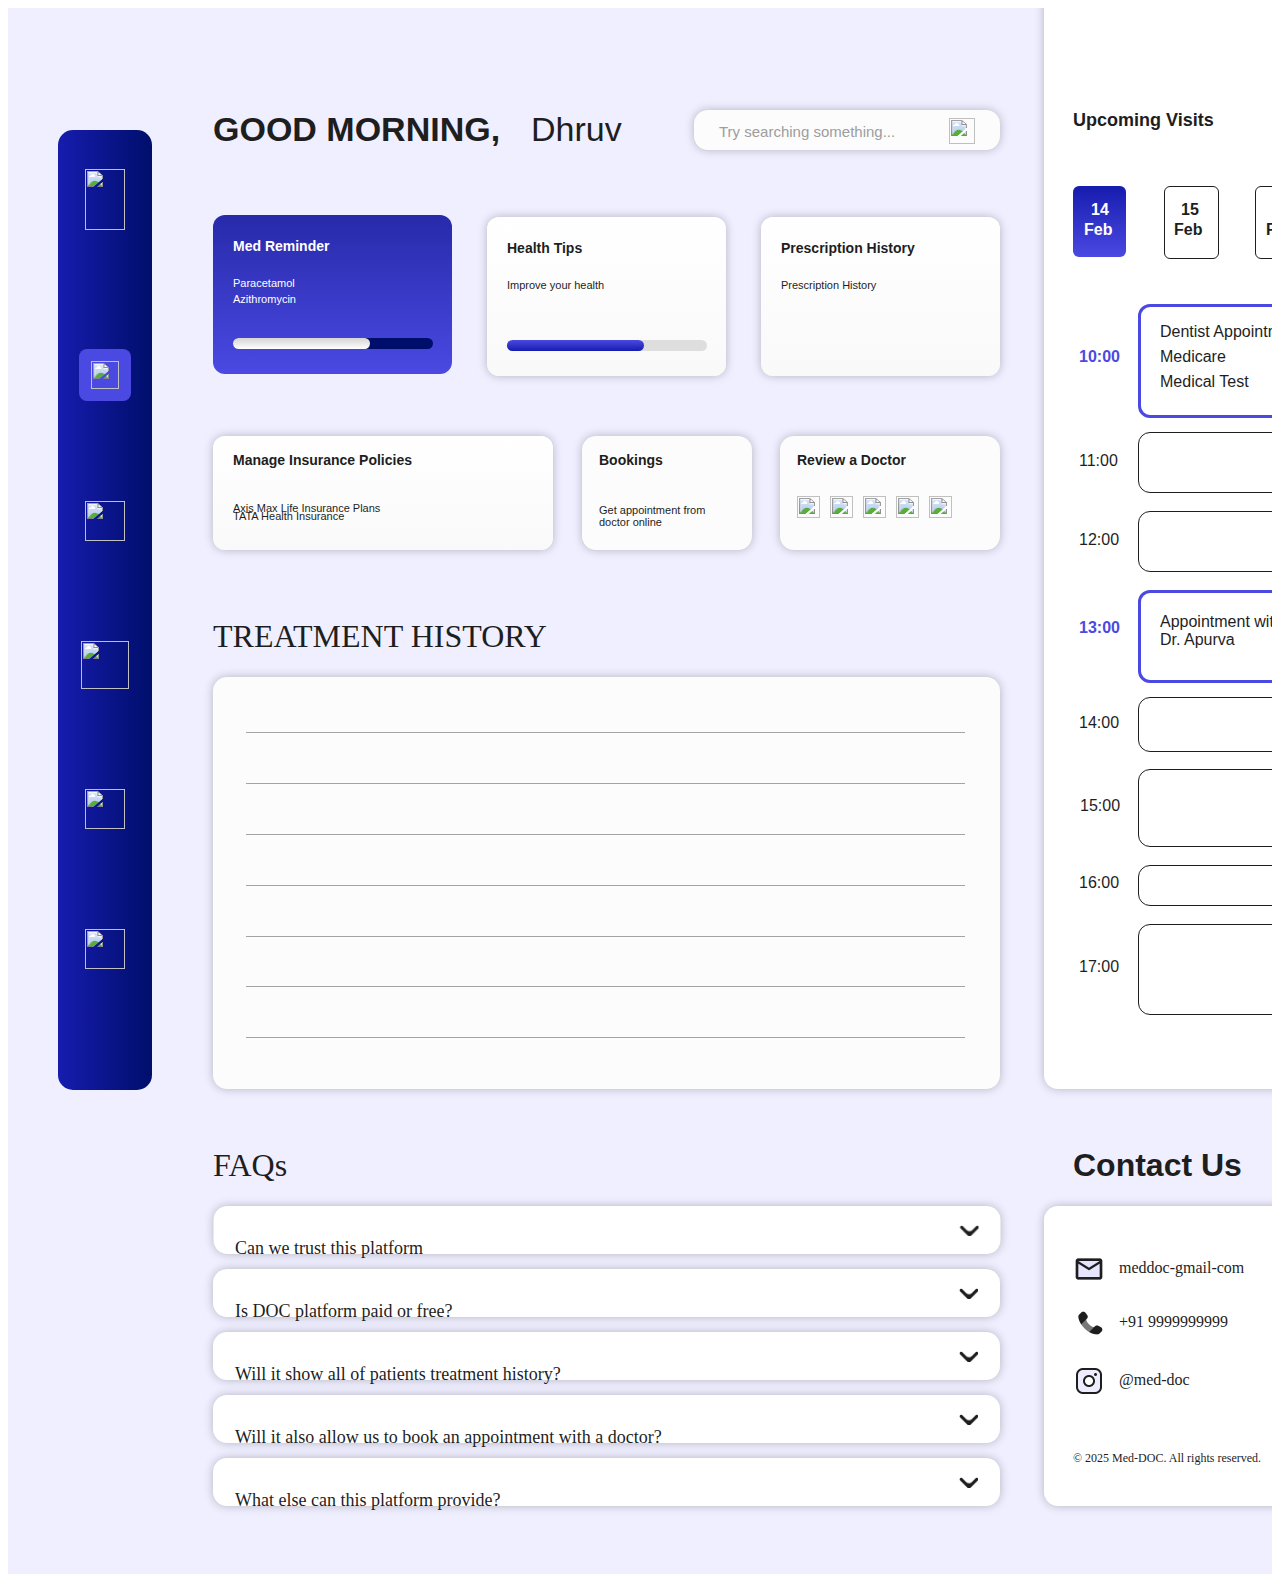
==== commit 70a7e9fc: "Merge pull request #1 from Manik-05/Manik-changes" ====
--- a/index.html
+++ b/index.html
@@ -15,8 +15,8 @@
                             <div class="div">
                                 <div class="text-wrapper">FAQs</div>
                                 <div class="frame-wrapper">
-                                    <div class="frame">
-                                        <p class="p">Can we trust this platform ?</p>
+                                    <div class="frame para">
+                                        <p class="p">Can we trust this platform</p>
                                         <img class="arrow-downwards" src="img/arrow-downwards.png" />
                                     </div>
                                 </div>
--- a/style.css
+++ b/style.css
@@ -73,6 +73,9 @@
 
 .main-desktop-page .frame {
     position: relative;
+    display: flex;
+    justify-content: center;
+    align-items: center;
     height: 48px;
     background-color: #ffffff;
     border-radius: 14px;
@@ -1593,3 +1596,10 @@
     left: 312px;
 }
 
+.para {
+    position: absolute;
+    top: 50%;
+    left: 50%;
+    transform: translate(-50%, -50%);
+
+}
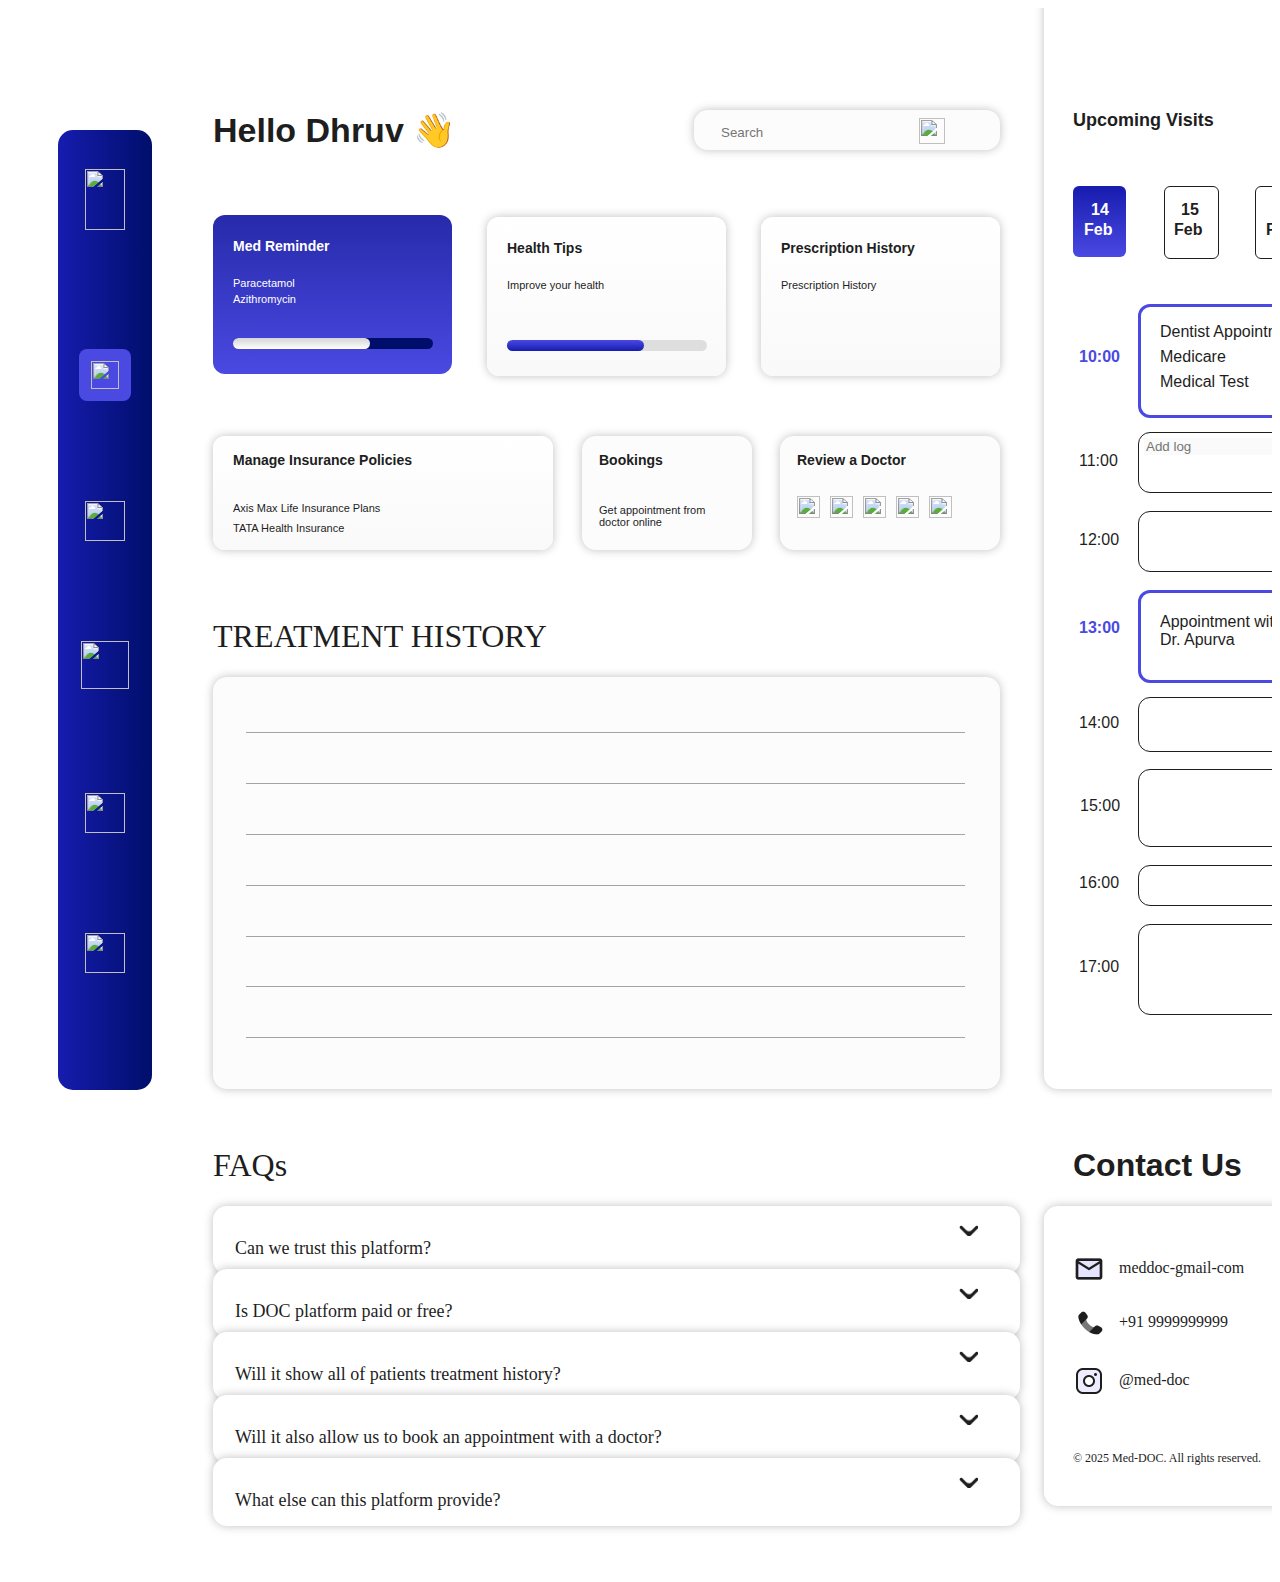
==== commit 0a895737: "changes in visits" ====
--- a/index.html
+++ b/index.html
@@ -12,34 +12,34 @@
                     <div class="overlap">
                         <div class="rectangle"></div>
                         <div class="bottom-part">
-                            <div class="div">
+                            <div class="div faq-container ">
                                 <div class="text-wrapper">FAQs</div>
-                                <div class="frame-wrapper">
-                                    <div class="frame para">
-                                        <p class="p">Can we trust this platform</p>
+                                <div class="frame-wrapper ">
+                                    <div class="frame faq-question">
+                                        <p class="p">Can we trust this platform?</p>
                                         <img class="arrow-downwards" src="img/arrow-downwards.png" />
                                     </div>
                                 </div>
                                 <div class="div-wrapper">
-                                    <div class="frame">
+                                    <div class="frame faq-question">
                                         <p class="p">Is DOC platform paid or free?</p>
                                         <img class="arrow-downwards" src="img/arrow-downwards.png" />
                                     </div>
                                 </div>
                                 <div class="group-2">
-                                    <div class="frame">
+                                    <div class="frame faq-question">
                                         <p class="text-wrapper-2">Will it show all of patients treatment history?</p>
                                         <img class="arrow-downwards" src="img/arrow-downwards.png" />
                                     </div>
                                 </div>
                                 <div class="group-3">
-                                    <div class="frame">
+                                    <div class="frame faq-question">
                                         <p class="text-wrapper-3">Will it also allow us to book an appointment with a doctor?</p>
                                         <img class="arrow-downwards" src="img/arrow-downwards.png" />
                                     </div>
                                 </div>
                                 <div class="group-4">
-                                    <div class="frame">
+                                    <div class="frame faq-question">
                                         <p class="text-wrapper-2">What else can this platform provide?</p>
                                         <img class="arrow-downwards" src="img/arrow-downwards.png" />
                                     </div>
@@ -96,7 +96,17 @@
                                 </div>
                             </div>
                             <div class="group-9">
-                                <div class="rectangle-2"></div>
+                                <div class="rectangle-2">
+                                    <input type="text" id="myInput2" placeholder="Add log" disabled>
+                                                            <!-- <img class="iconamoon-search" src="img/iconamoon_search-duotone.png" /> -->
+                                                            <!-- <button onclick="enableInput()" id="buttonSearch">Search</button> -->
+                                                            
+                                                            <script>
+                                                            function enableInput() {
+                                                                document.getElementById("myInput").removeAttribute("disabled");
+                                                            }
+                                                            </script>
+                                </div>
                                 <div class="text-wrapper-17">11:00</div>
                             </div>
                             <div class="group-10">
@@ -142,7 +152,7 @@
                                         <div class="frame-3">
                                             <div class="rectangle-8"></div>
                                             <img class="img-2" src="img/solar_calendar-bold.png" />
-                                            <img class="ic-round-supervisor" src="img/ic_round-supervisor-account.png" />
+                                            <a href="/health analysis/index.html"><img class="ic-round-supervisor" src="img/ic_round-supervisor-account.png" /></a>
                                             <img class="img-2" src="img/ri_notification-fill.svg" />
                                             <img class="img-2" src="img/ri_settings-fill.png" />
                                             <img class="home" src="img/home.png" />
@@ -167,15 +177,27 @@
                                 <div class="group-22">
                                     <div class="group-23">
                                         <div class="group-24">
-                                            <div class="text-wrapper-29">GOOD MORNING,</div>
-                                            <div class="text-wrapper-30">Dhruv</div>
+                                            <div class="text-wrapper-29">Hello Dhruv 👋</div>
+                                           
                                         </div>
                                         <div class="group-25">
                                             <div class="frame-4">
                                                 <div class="overlap-group-4">
                                                     <div class="frame-5">
-                                                        <div class="text-wrapper-31">Try searching something...</div>
-                                                        <img class="iconamoon-search" src="img/iconamoon_search-duotone.png" />
+                                                        <div class="text-wrapper-31">
+                                                            
+                                                            <input type="text" id="myInput" placeholder="Search" disabled>
+                                                            <img class="iconamoon-search" src="img/iconamoon_search-duotone.png" />
+                                                            <!-- <button onclick="enableInput()" id="buttonSearch">Search</button> -->
+                                                            
+                                                            <script>
+                                                            function enableInput() {
+                                                                document.getElementById("myInput").removeAttribute("disabled");
+                                                            }
+                                                            </script>
+                                                            
+                                                        </div>
+                                                       
                                                     </div>
                                                 </div>
                                             </div>
@@ -250,7 +272,8 @@
                                                 <div class="text-wrapper-42">Manage Insurance Policies</div>
                                                 <div class="group-35">
                                                     <p class="text-wrapper-43">Axis Max Life Insurance Plans</p>
-                                                    <div class="text-wrapper-44">TATA Health Insurance</div>
+                                                    <p class="text-wrapper-44">TATA Health Insurance</p>
+                                                   
                                                 </div>
                                                 <img class="vector-10" src="img/vector-9.png" />
                                             </div>
--- a/style.css
+++ b/style.css
@@ -31,7 +31,7 @@
     height: 1601px;
     top: 22px;
     left: 0;
-    background-color: #efefff;
+    background-color: white;
 }
 
 .main-desktop-page .bottom-part {
@@ -1098,12 +1098,24 @@
     white-space: nowrap;
 }
 
+#myInput{
+    border: none;
+    box-shadow: none;
+    outline: none;
+    background-color: #fcfcfc;
+
+}
+
 .main-desktop-page .iconamoon-search {
     position: absolute;
+    display: flex;
+    justify-content: center;
+    align-items: center;
     width: 26px;
     height: 26px;
-    top: 0;
-    left: 230px;
+    top: -5px;
+    bottom: 100px;
+    left: 200px;
 }
 
 .main-desktop-page .group-26 {
@@ -1578,7 +1590,7 @@
 .main-desktop-page .text-wrapper-44 {
     position: absolute;
     width: 124px;
-    top: 19px;
+    top: 20px;
     left: 0;
     font-family: "Montserrat-Regular", Helvetica;
     font-weight: 400;
@@ -1596,10 +1608,36 @@
     left: 312px;
 }
 
-.para {
-    position: absolute;
-    top: 50%;
-    left: 50%;
-    transform: translate(-50%, -50%);
-
-}
+
+
+
+.faq-question {
+    width: 100%; /* Ensures questions take full width within the container */
+    padding: 10px;
+    background-color: #f9f9f9; /* Light background for visibility */
+    border-radius: 5px;
+    margin-bottom: 10px;
+    box-shadow: 0px 2px 5px rgba(0, 0, 0, 0.1);
+}
+
+/* Updated FAQ Section Styling */
+.faq-container {
+    display: flex;
+    flex-direction: column;
+    justify-content: center; /* Centers content vertically */
+    align-items: flex-start; /* Aligns content to the left */
+    height: 100vh; /* Ensures full height for vertical centering */
+    padding: 20px;
+}
+
+#myInput2{
+    top: 200px;
+    left: 100px;
+    
+    margin: 5px;
+    border: none;
+    box-shadow: none;
+    display: flex;
+    justify-content: center;
+    align-items: center;
+}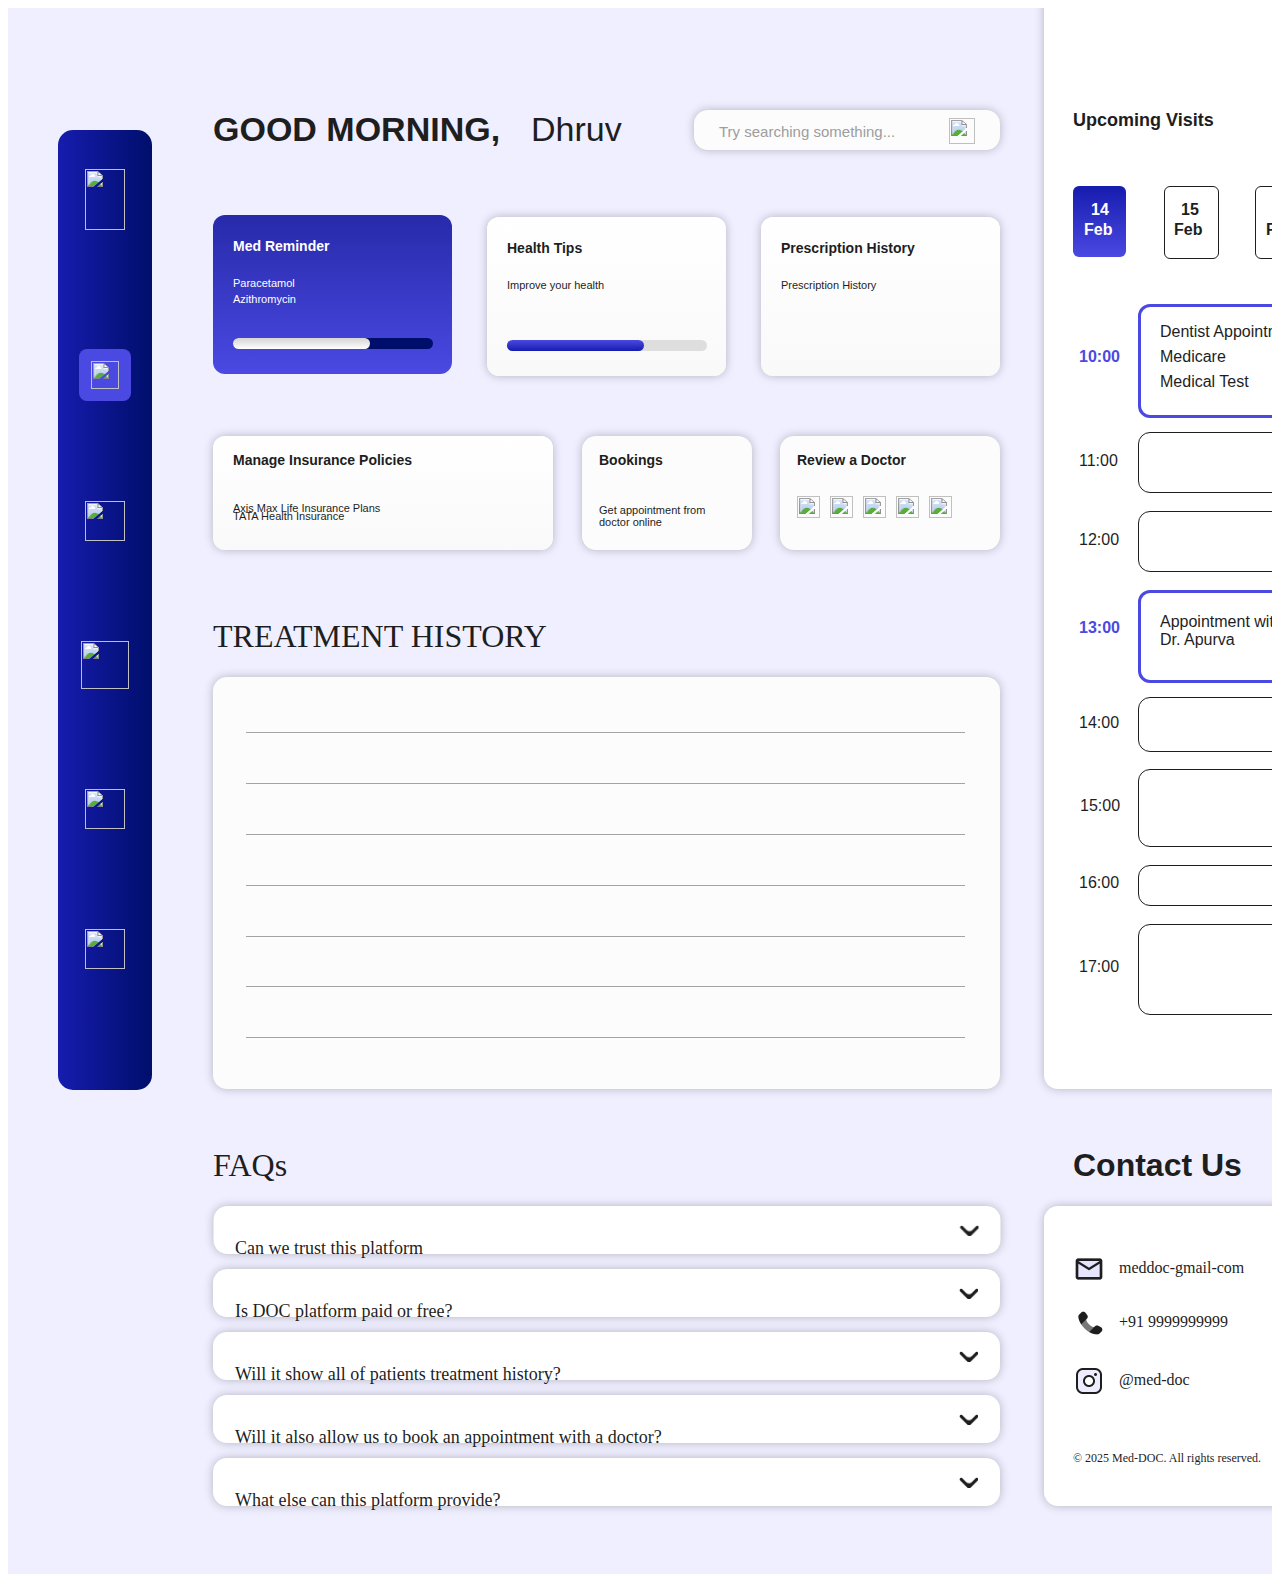
==== commit 91e703a6: "Merge pull request #1 from zruv/main" ====
--- a/index.html
+++ b/index.html
@@ -12,34 +12,34 @@
                     <div class="overlap">
                         <div class="rectangle"></div>
                         <div class="bottom-part">
-                            <div class="div faq-container ">
+                            <div class="div">
                                 <div class="text-wrapper">FAQs</div>
-                                <div class="frame-wrapper ">
-                                    <div class="frame faq-question">
-                                        <p class="p">Can we trust this platform?</p>
+                                <div class="frame-wrapper">
+                                    <div class="frame para">
+                                        <p class="p">Can we trust this platform</p>
                                         <img class="arrow-downwards" src="img/arrow-downwards.png" />
                                     </div>
                                 </div>
                                 <div class="div-wrapper">
-                                    <div class="frame faq-question">
+                                    <div class="frame">
                                         <p class="p">Is DOC platform paid or free?</p>
                                         <img class="arrow-downwards" src="img/arrow-downwards.png" />
                                     </div>
                                 </div>
                                 <div class="group-2">
-                                    <div class="frame faq-question">
+                                    <div class="frame">
                                         <p class="text-wrapper-2">Will it show all of patients treatment history?</p>
                                         <img class="arrow-downwards" src="img/arrow-downwards.png" />
                                     </div>
                                 </div>
                                 <div class="group-3">
-                                    <div class="frame faq-question">
+                                    <div class="frame">
                                         <p class="text-wrapper-3">Will it also allow us to book an appointment with a doctor?</p>
                                         <img class="arrow-downwards" src="img/arrow-downwards.png" />
                                     </div>
                                 </div>
                                 <div class="group-4">
-                                    <div class="frame faq-question">
+                                    <div class="frame">
                                         <p class="text-wrapper-2">What else can this platform provide?</p>
                                         <img class="arrow-downwards" src="img/arrow-downwards.png" />
                                     </div>
@@ -96,17 +96,7 @@
                                 </div>
                             </div>
                             <div class="group-9">
-                                <div class="rectangle-2">
-                                    <input type="text" id="myInput2" placeholder="Add log" disabled>
-                                                            <!-- <img class="iconamoon-search" src="img/iconamoon_search-duotone.png" /> -->
-                                                            <!-- <button onclick="enableInput()" id="buttonSearch">Search</button> -->
-                                                            
-                                                            <script>
-                                                            function enableInput() {
-                                                                document.getElementById("myInput").removeAttribute("disabled");
-                                                            }
-                                                            </script>
-                                </div>
+                                <div class="rectangle-2"></div>
                                 <div class="text-wrapper-17">11:00</div>
                             </div>
                             <div class="group-10">
@@ -152,7 +142,7 @@
                                         <div class="frame-3">
                                             <div class="rectangle-8"></div>
                                             <img class="img-2" src="img/solar_calendar-bold.png" />
-                                            <a href="/health analysis/index.html"><img class="ic-round-supervisor" src="img/ic_round-supervisor-account.png" /></a>
+                                            <img class="ic-round-supervisor" src="img/ic_round-supervisor-account.png" />
                                             <img class="img-2" src="img/ri_notification-fill.svg" />
                                             <img class="img-2" src="img/ri_settings-fill.png" />
                                             <img class="home" src="img/home.png" />
@@ -177,27 +167,15 @@
                                 <div class="group-22">
                                     <div class="group-23">
                                         <div class="group-24">
-                                            <div class="text-wrapper-29">Hello Dhruv 👋</div>
-                                           
+                                            <div class="text-wrapper-29">GOOD MORNING,</div>
+                                            <div class="text-wrapper-30">Dhruv</div>
                                         </div>
                                         <div class="group-25">
                                             <div class="frame-4">
                                                 <div class="overlap-group-4">
                                                     <div class="frame-5">
-                                                        <div class="text-wrapper-31">
-                                                            
-                                                            <input type="text" id="myInput" placeholder="Search" disabled>
-                                                            <img class="iconamoon-search" src="img/iconamoon_search-duotone.png" />
-                                                            <!-- <button onclick="enableInput()" id="buttonSearch">Search</button> -->
-                                                            
-                                                            <script>
-                                                            function enableInput() {
-                                                                document.getElementById("myInput").removeAttribute("disabled");
-                                                            }
-                                                            </script>
-                                                            
-                                                        </div>
-                                                       
+                                                        <div class="text-wrapper-31">Try searching something...</div>
+                                                        <img class="iconamoon-search" src="img/iconamoon_search-duotone.png" />
                                                     </div>
                                                 </div>
                                             </div>
@@ -272,8 +250,7 @@
                                                 <div class="text-wrapper-42">Manage Insurance Policies</div>
                                                 <div class="group-35">
                                                     <p class="text-wrapper-43">Axis Max Life Insurance Plans</p>
-                                                    <p class="text-wrapper-44">TATA Health Insurance</p>
-                                                   
+                                                    <div class="text-wrapper-44">TATA Health Insurance</div>
                                                 </div>
                                                 <img class="vector-10" src="img/vector-9.png" />
                                             </div>
--- a/style.css
+++ b/style.css
@@ -31,7 +31,7 @@
     height: 1601px;
     top: 22px;
     left: 0;
-    background-color: white;
+    background-color: #efefff;
 }
 
 .main-desktop-page .bottom-part {
@@ -1098,24 +1098,12 @@
     white-space: nowrap;
 }
 
-#myInput{
-    border: none;
-    box-shadow: none;
-    outline: none;
-    background-color: #fcfcfc;
-
-}
-
 .main-desktop-page .iconamoon-search {
     position: absolute;
-    display: flex;
-    justify-content: center;
-    align-items: center;
     width: 26px;
     height: 26px;
-    top: -5px;
-    bottom: 100px;
-    left: 200px;
+    top: 0;
+    left: 230px;
 }
 
 .main-desktop-page .group-26 {
@@ -1590,7 +1578,7 @@
 .main-desktop-page .text-wrapper-44 {
     position: absolute;
     width: 124px;
-    top: 20px;
+    top: 19px;
     left: 0;
     font-family: "Montserrat-Regular", Helvetica;
     font-weight: 400;
@@ -1608,36 +1596,10 @@
     left: 312px;
 }
 
-
-
-
-.faq-question {
-    width: 100%; /* Ensures questions take full width within the container */
-    padding: 10px;
-    background-color: #f9f9f9; /* Light background for visibility */
-    border-radius: 5px;
-    margin-bottom: 10px;
-    box-shadow: 0px 2px 5px rgba(0, 0, 0, 0.1);
-}
-
-/* Updated FAQ Section Styling */
-.faq-container {
-    display: flex;
-    flex-direction: column;
-    justify-content: center; /* Centers content vertically */
-    align-items: flex-start; /* Aligns content to the left */
-    height: 100vh; /* Ensures full height for vertical centering */
-    padding: 20px;
-}
-
-#myInput2{
-    top: 200px;
-    left: 100px;
-    
-    margin: 5px;
-    border: none;
-    box-shadow: none;
-    display: flex;
-    justify-content: center;
-    align-items: center;
-}+.para {
+    position: absolute;
+    top: 50%;
+    left: 50%;
+    transform: translate(-50%, -50%);
+
+}
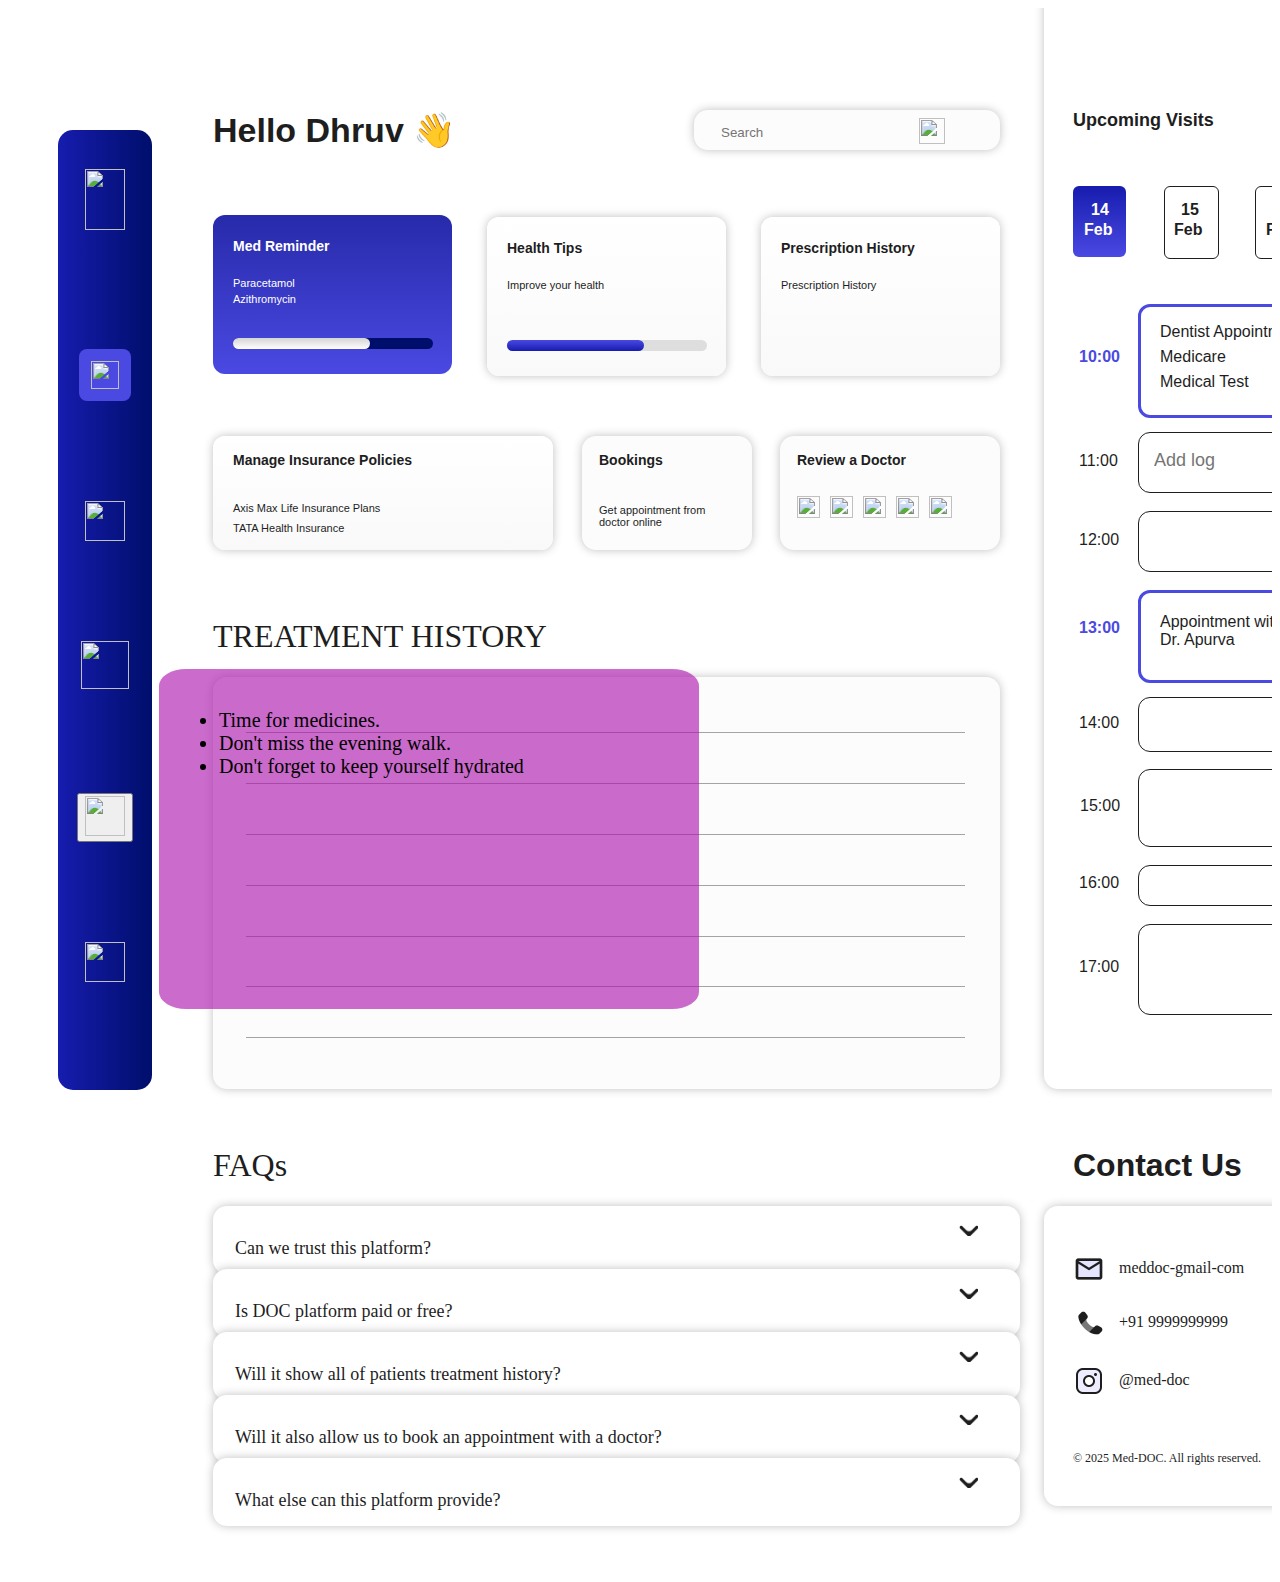
==== commit 214813c7: "minor changes 6" ====
--- a/index.html
+++ b/index.html
@@ -12,34 +12,34 @@
                     <div class="overlap">
                         <div class="rectangle"></div>
                         <div class="bottom-part">
-                            <div class="div">
+                            <div class="div faq-container ">
                                 <div class="text-wrapper">FAQs</div>
-                                <div class="frame-wrapper">
-                                    <div class="frame para">
-                                        <p class="p">Can we trust this platform</p>
+                                <div class="frame-wrapper ">
+                                    <div class="frame faq-question">
+                                        <p class="p">Can we trust this platform?</p>
                                         <img class="arrow-downwards" src="img/arrow-downwards.png" />
                                     </div>
                                 </div>
                                 <div class="div-wrapper">
-                                    <div class="frame">
+                                    <div class="frame faq-question">
                                         <p class="p">Is DOC platform paid or free?</p>
                                         <img class="arrow-downwards" src="img/arrow-downwards.png" />
                                     </div>
                                 </div>
                                 <div class="group-2">
-                                    <div class="frame">
+                                    <div class="frame faq-question">
                                         <p class="text-wrapper-2">Will it show all of patients treatment history?</p>
                                         <img class="arrow-downwards" src="img/arrow-downwards.png" />
                                     </div>
                                 </div>
                                 <div class="group-3">
-                                    <div class="frame">
+                                    <div class="frame faq-question">
                                         <p class="text-wrapper-3">Will it also allow us to book an appointment with a doctor?</p>
                                         <img class="arrow-downwards" src="img/arrow-downwards.png" />
                                     </div>
                                 </div>
                                 <div class="group-4">
-                                    <div class="frame">
+                                    <div class="frame faq-question">
                                         <p class="text-wrapper-2">What else can this platform provide?</p>
                                         <img class="arrow-downwards" src="img/arrow-downwards.png" />
                                     </div>
@@ -96,7 +96,17 @@
                                 </div>
                             </div>
                             <div class="group-9">
-                                <div class="rectangle-2"></div>
+                                <div class="rectangle-2">
+                                    <input type="text" id="myInput2" placeholder="Add log" >
+                                                            <!-- <img class="iconamoon-search" src="img/iconamoon_search-duotone.png" /> -->
+                                                            <!-- <button onclick="enableInput()" id="buttonSearch">Search</button> -->
+                                                            
+                                                            <script>
+                                                            function enableInput() {
+                                                                document.getElementById("myInput").removeAttribute("disabled");
+                                                            }
+                                                            </script>
+                                </div>
                                 <div class="text-wrapper-17">11:00</div>
                             </div>
                             <div class="group-10">
@@ -142,8 +152,48 @@
                                         <div class="frame-3">
                                             <div class="rectangle-8"></div>
                                             <img class="img-2" src="img/solar_calendar-bold.png" />
-                                            <img class="ic-round-supervisor" src="img/ic_round-supervisor-account.png" />
-                                            <img class="img-2" src="img/ri_notification-fill.svg" />
+                                            <a href="/health analysis/index.html"><img class="ic-round-supervisor" src="img/ic_round-supervisor-account.png" /></a>
+                                            <!-- <img class="img-2" src="img/ri_notification-fill.svg" /> -->
+
+
+
+                                            <img src="img/notification-fill.png" id="myImage">
+
+                                            <style>
+                                            #myImage {
+                                                display: none; /* Hides the image completely */
+                                            }
+                                            </style>
+                                            <button id="hide"onclick="toggleBox()"><img src="img/ri_notification-fill.svg" id="image2" onclick="changeImage()"></button>
+
+                                            <div id="overlayBox">
+                                                <ul>
+                                                    <li>Time for medicines.</li>
+                                                    <li>Don't miss the evening walk.</li>
+                                                    <li>Don't forget to keep yourself hydrated</li>
+                                                </ul>
+                                                <!-- <button onclick="toggleBox()">Close</button> -->
+                                            </div>
+                                            
+                                            
+
+                                            <script>
+                                            function changeImage() {
+                                                let img = document.getElementById("image2");
+                                                img.src = (img.src.includes("img/ri_notification-fill.svg")) ? "img/notification-fill.png" : "img/ri_notification-fill.svg";
+                                            }
+                                            </script>
+                                            <script>
+                                            function toggleBox() {
+                                                let box = document.getElementById("overlayBox");
+                                                box.style.display = (box.style.display === "none" || box.style.display === "") ? "block" : "none";
+                                            }
+                                            </script>
+
+
+                                            
+
+
                                             <img class="img-2" src="img/ri_settings-fill.png" />
                                             <img class="home" src="img/home.png" />
                                         </div>
@@ -167,15 +217,27 @@
                                 <div class="group-22">
                                     <div class="group-23">
                                         <div class="group-24">
-                                            <div class="text-wrapper-29">GOOD MORNING,</div>
-                                            <div class="text-wrapper-30">Dhruv</div>
+                                            <div class="text-wrapper-29">Hello Dhruv 👋</div>
+                                           
                                         </div>
                                         <div class="group-25">
                                             <div class="frame-4">
                                                 <div class="overlap-group-4">
                                                     <div class="frame-5">
-                                                        <div class="text-wrapper-31">Try searching something...</div>
-                                                        <img class="iconamoon-search" src="img/iconamoon_search-duotone.png" />
+                                                        <div class="text-wrapper-31">
+                                                            
+                                                            <input type="text" id="myInput" placeholder="Search" >
+                                                            <img class="iconamoon-search" src="img/iconamoon_search-duotone.png" />
+                                                            <!-- <button onclick="enableInput()" id="buttonSearch">Search</button> -->
+                                                            
+                                                            <script>
+                                                            function enableInput() {
+                                                                document.getElementById("myInput").removeAttribute("disabled");
+                                                            }
+                                                            </script>
+                                                            
+                                                        </div>
+                                                       
                                                     </div>
                                                 </div>
                                             </div>
@@ -250,7 +312,8 @@
                                                 <div class="text-wrapper-42">Manage Insurance Policies</div>
                                                 <div class="group-35">
                                                     <p class="text-wrapper-43">Axis Max Life Insurance Plans</p>
-                                                    <div class="text-wrapper-44">TATA Health Insurance</div>
+                                                    <p class="text-wrapper-44">TATA Health Insurance</p>
+                                                   
                                                 </div>
                                                 <img class="vector-10" src="img/vector-9.png" />
                                             </div>
@@ -264,4 +327,4 @@
             </div>
         </div>
     </body>
-</html>
+</html>--- a/style.css
+++ b/style.css
@@ -31,7 +31,7 @@
     height: 1601px;
     top: 22px;
     left: 0;
-    background-color: #efefff;
+    background-color: white;
 }
 
 .main-desktop-page .bottom-part {
@@ -881,6 +881,39 @@
     height: 40px;
 }
 
+#image2{
+    position: relative;
+    width: 40px;
+    height: 40px;
+}
+
+#myImage{
+    position: relative;
+    width: 70px;
+    height: 70px;
+
+}
+
+#overlayBox {
+    /* display: flex;
+    justify-content: center;
+    align-items: center; */
+    position: absolute;
+    top: 320px;  /* Adjust to position above existing items */
+    left: 350px;
+    transform: translateX(-50%);
+    width: 500px;
+    height: 300px;
+    border-radius: 5%;
+    padding: 20px;
+    background-color: rgba(170, 13, 170, 0.612);
+    /* border: 1px solid #ccc; */
+    /* box-shadow: 0px 4px 10px rgba(0, 0, 0, 0.2); */
+    text-align: left;
+    font-size: 20px;
+    z-index: 1000; /* Ensures it appears above other content */
+}
+
 .main-desktop-page .ic-round-supervisor {
     position: relative;
     width: 48px;
@@ -1098,12 +1131,24 @@
     white-space: nowrap;
 }
 
+#myInput{
+    border: none;
+    box-shadow: none;
+    outline: none;
+    background-color: #fcfcfc;
+
+}
+
 .main-desktop-page .iconamoon-search {
     position: absolute;
+    display: flex;
+    justify-content: center;
+    align-items: center;
     width: 26px;
     height: 26px;
-    top: 0;
-    left: 230px;
+    top: -5px;
+    bottom: 100px;
+    left: 200px;
 }
 
 .main-desktop-page .group-26 {
@@ -1578,7 +1623,7 @@
 .main-desktop-page .text-wrapper-44 {
     position: absolute;
     width: 124px;
-    top: 19px;
+    top: 20px;
     left: 0;
     font-family: "Montserrat-Regular", Helvetica;
     font-weight: 400;
@@ -1596,10 +1641,41 @@
     left: 312px;
 }
 
-.para {
-    position: absolute;
-    top: 50%;
-    left: 50%;
-    transform: translate(-50%, -50%);
-
-}
+
+
+
+.faq-question {
+    width: 100%; /* Ensures questions take full width within the container */
+    padding: 10px;
+    background-color: #f9f9f9; /* Light background for visibility */
+    border-radius: 5px;
+    margin-bottom: 10px;
+    box-shadow: 0px 2px 5px rgba(0, 0, 0, 0.1);
+}
+
+/* Updated FAQ Section Styling */
+.faq-container {
+    display: flex;
+    flex-direction: column;
+    justify-content: center; /* Centers content vertically */
+    align-items: flex-start; /* Aligns content to the left */
+    height: 100vh; /* Ensures full height for vertical centering */
+    padding: 20px;
+}
+
+#myInput2{
+    top: 200px;
+    left: 100px;
+    
+    margin: 5px;
+    border: none;
+    box-shadow: none;
+    display: flex;
+    justify-content: center;
+    align-items: center;
+
+    width: 200px;
+    height: 25px;
+    font-size: 18px; /* Increase text size */
+    padding: 10px;  /* Add padding for better spacing */
+}